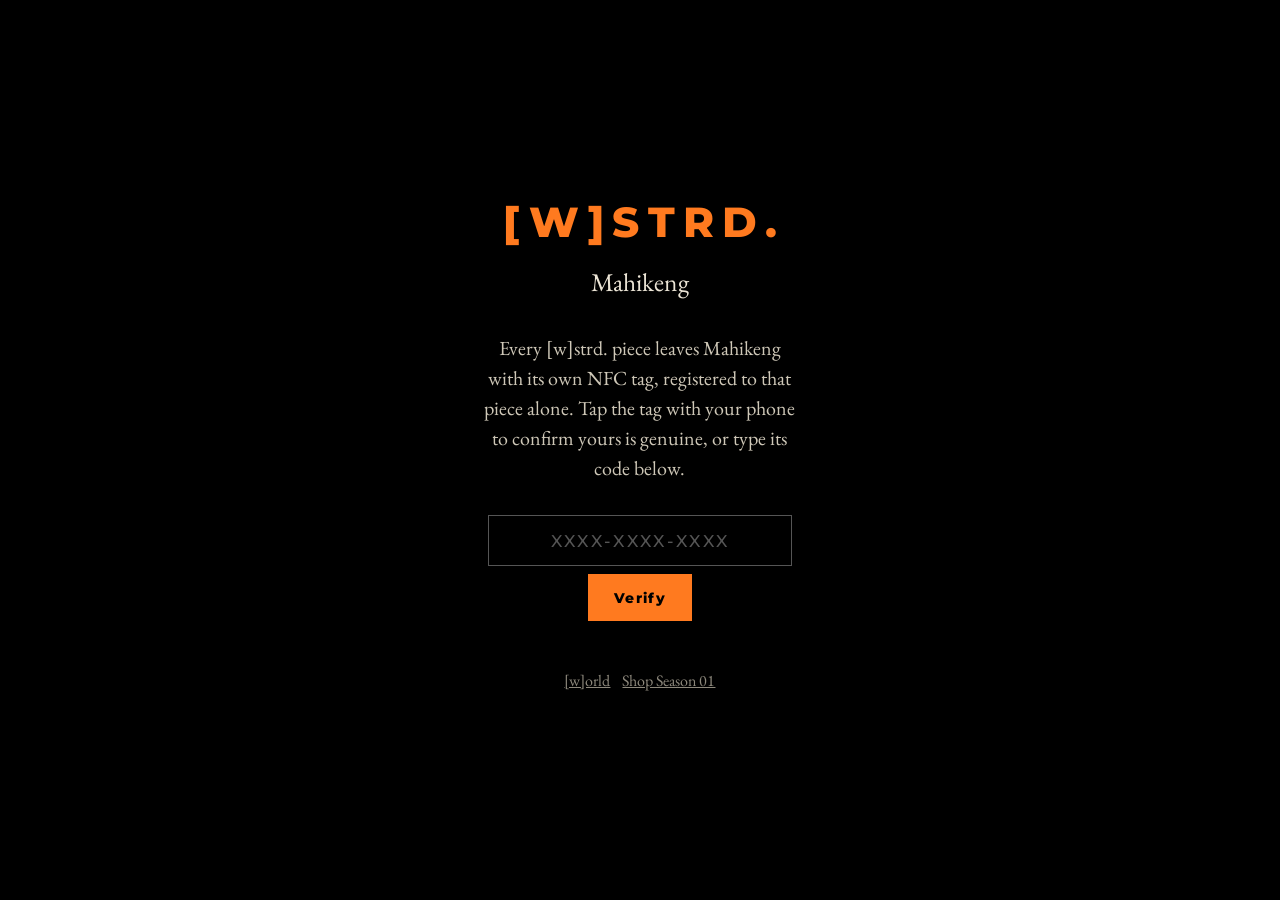
==== index.html @ 25ebc9b7 "Add files via upload" ====
<!DOCTYPE html>
<html lang="en">
<head>
<meta charset="utf-8">
<meta name="viewport" content="width=device-width, initial-scale=1, viewport-fit=cover">
<title>[w]strd. | Verify your piece</title>
<link href="https://fonts.googleapis.com/css2?family=Montserrat:wght@500;800&family=EB+Garamond:ital@0;1&display=swap" rel="stylesheet">
<style>
:root{--orange:#ff7a1f;--black:#000;--bone:#ece5d6;--red:#e11b22;--dim:#8d887c;
--sans:"Montserrat","Helvetica Neue",Arial,sans-serif;--serif:"EB Garamond",Georgia,serif;
box-sizing:border-box;padding-top:env(safe-area-inset-top,0px);padding-bottom:env(safe-area-inset-bottom,0px);color-scheme:dark}
*,*::before,*::after{box-sizing:inherit}
html,body{height:100%;margin:0}
body{background:var(--black);color:var(--bone);font-family:var(--serif);font-size:1.25rem;line-height:1.5}
:focus-visible{outline:2px solid var(--orange);outline-offset:4px}
[hidden]{display:none!important}
.screen{min-height:100%;display:grid;place-items:center;text-align:center;padding:2rem 1.5rem}
.mark{font-family:var(--sans);font-weight:800;letter-spacing:.2em;font-size:clamp(1.5rem,6vw,2.6rem);margin:0;padding-left:.2em}
.city{font-family:var(--serif);font-size:clamp(1.15rem,3.6vw,1.6rem);margin:.6rem 0 0}
.ok{background:var(--orange);color:var(--black)}
.ok .facts{margin:3rem auto 0;max-width:36ch}
.ok .note{margin-top:1.75rem!important;font-size:1.1rem;line-height:1.45}
.ok .facts p{margin:0}
.ok .verdict{font-family:var(--sans);font-weight:800;font-size:1rem;letter-spacing:.08em;margin-bottom:.75rem}
.ok .piece{font-size:1.5rem;line-height:1.2}
.ok .meta{margin-top:.5rem;font-style:italic;font-size:1.1rem}
.ok .again{margin-top:3rem;background:none;border:0;border-bottom:1px solid var(--black);color:inherit;font:italic 1.1rem var(--serif);padding:0 0 2px;cursor:pointer}
.no h2{font-family:var(--sans);font-weight:800;font-size:clamp(1.3rem,4.5vw,2rem);margin:1.75rem 0 .75rem;letter-spacing:.02em}
.no p{max-width:34ch;margin:0 auto;color:#cfc8b8}
.xs{display:flex;gap:2.5rem;justify-content:center}
.xs svg{width:clamp(48px,14vw,84px);height:auto}
.idle .mark{color:var(--orange);display:inline-flex;align-items:baseline;white-space:nowrap}
.idle .mark .br{display:inline-block}
.idle .mark .rest{display:inline-block;overflow:hidden;max-width:8em}
.idle p.lead{max-width:32ch;margin:2rem auto;color:#cfc8b8}
.entry{display:flex;gap:.5rem;justify-content:center;flex-wrap:wrap}
.entry input{width:min(100%,19rem);background:none;border:1px solid #555;color:var(--bone);font:500 1.05rem var(--sans);letter-spacing:.14em;text-transform:uppercase;padding:.9rem 1rem;text-align:center}
.entry input::placeholder{color:#555}
.entry button{background:var(--orange);color:var(--black);border:0;font:800 .9rem var(--sans);letter-spacing:.1em;padding:.9rem 1.6rem;cursor:pointer}
.entry button:hover{background:var(--bone)}
.small{margin-top:3rem;color:var(--dim);font-size:1rem}
.small a{color:inherit}
@media(prefers-reduced-motion:no-preference){
.ok{animation:wipe .9s cubic-bezier(.7,0,.2,1) both}
.idle .mark .br{animation:settle 1.5s .3s cubic-bezier(.7,0,.2,1) both}
.idle .mark .rest{animation:unfold 1.5s .3s cubic-bezier(.7,0,.2,1) both}
.idle .city,.idle .lead,.idle .entry,.idle .small{animation:rise .8s 1.7s both}
@keyframes unfold{from{max-width:0;opacity:0}30%{opacity:1}to{max-width:8em;opacity:1}}
@keyframes settle{from{transform:scale(1.5)}to{transform:scale(1)}}
.ok .facts{animation:rise .6s .7s both}
@keyframes wipe{from{clip-path:inset(100% 0 0 0)}to{clip-path:inset(0)}}
@keyframes rise{from{opacity:0}to{opacity:1}}}
</style>
</head>
<body>

<main class="screen idle" id="idle">
  <div>
    <h1 class="mark" aria-label="[W]STRD."><span class="br" aria-hidden="true">[W]</span><span class="rest" aria-hidden="true">STRD.</span></h1>
    <p class="city">Mahikeng</p>
    <p class="lead">Every [w]strd. piece leaves Mahikeng with its own NFC tag, registered to that piece alone. Tap the tag with your phone to confirm yours is genuine, or type its code below.</p>
    <div class="entry">
      <input id="code" placeholder="XXXX-XXXX-XXXX" maxlength="14" autocomplete="off" autocapitalize="characters" spellcheck="false" aria-label="Authentication code">
      <button id="go" type="button">Verify</button>
    </div>
    <p class="small"><a href="world.html">[w]orld</a> &nbsp;&nbsp; <a href="https://wsterd.myshopify.com" target="_blank" rel="noopener">Shop Season 01</a></p>
  </div>
</main>

<main class="screen ok" id="ok" hidden>
  <div>
    <h1 class="mark">[W]STRD.</h1>
    <p class="city">Mahikeng</p>
    <div class="facts">
      <p class="verdict">AUTHENTIC</p>
      <p class="piece" id="piece"></p>
      <p class="meta" id="meta"></p>
      <p class="note">This tag is registered to this one piece and no other. Its code matched our records in Mahikeng, which means this shirt is genuine [w]strd. If a tag ever shows you anything else, it didn’t come from us.</p>
    </div>
    <button class="again" id="again" type="button">Check another piece</button>
  </div>
</main>

<main class="screen no" id="no" hidden>
  <div>
    <div class="xs" aria-hidden="true">
      <svg viewBox="0 0 60 60"><path d="M10 10 L50 50 M50 10 L10 50" stroke="#e11b22" stroke-width="9" stroke-linecap="round" fill="none"/></svg>
      <svg viewBox="0 0 60 60"><path d="M10 10 L50 50 M50 10 L10 50" stroke="#e11b22" stroke-width="9" stroke-linecap="round" fill="none"/></svg>
    </div>
    <h2 id="noTitle">We can’t verify this piece</h2>
    <p id="noText">This code isn’t in our records. Check it and try again. If it came off a tag on a shirt, treat that shirt with caution.</p>
    <div class="entry" style="margin-top:2rem"><button id="retry" type="button">Try another code</button></div>
  </div>
</main>

<script>
const DB={"reg":{"6006dbc46c6e6597a84be78b4c6f81dcd646036b4c8d3c4d714c2879ef71adb4":["WDT-003",1],"34a09908622a8d99565dd35aaf89ffe78a7daedf9811acd5565381f6224f16c3":["WDT-003",2],"17666dfa29c46b02b888fd810fd188d1e2f290051fb2a1054522d0db048b3023":["WDT-003",3],"6a0e4a398e0863cf7a87387c145994497fc5fad814e4bb277cde68da6557166d":["WDT-003",4],"c0ccecd15e366d11d9d00b43cb221577bc926ae8f49f2b6358b375d90a0c9eb9":["WDT-003",5],"9daad378e8f98fe60b3c973ae6e588ff70f264fb8a90c1d5745bdc7fd2976784":["WDT-003",6],"75eb106099294429f1fb60df8cce2ee1f9c8f9ea2c54887b301f6c111822a5c4":["WDT-003",7],"38bd9c08a57ae62da6a0b3ae132814c7e2c31b4930b1b46d935b603ca31f57c2":["WDT-003",8],"f7ab2f3e260358a91f27c392ccb11551e82de690a31f474072fcdd60ee4dc227":["WDT-003",9],"5fcbba125759c22452016d0c75c981dfe37976cb3e829738b5ab5afb5f2bebbe":["WDT-003",10],"eb8c10537876b8eea9a691919b983c77be57ed10fa2359f61a991aac512c6ee1":["WDT-003",11],"6b7772f3ac4f96d4bf87b4542c080201c8f967708e50c2512caacf1a159a2e22":["WDT-003",12],"64092585a1bb3670cf8866671c874547b64c7edd5ccf5ad41b46de758db94a1b":["WDT-003",13],"fc7655d717427d008faf8a18dae5a7e80c9e8c2f4891e02fae1b572269a53eef":["WDT-003",14],"252918974517975c47370c0c5e7deb0162e16d1d1e4fe0bed25866198142a87a":["WDT-003",15],"11de9433754a4170dca741fd6ea40ff411e7465501903edf5ccc658ecb301d0b":["WDT-003",16],"1c4f2b1f039b7513a856e6edd507f5d8dc721be1acd070ea7848bd716f2a6f18":["WDT-003",17],"3b5d3a0a20258333ea79b930924fb3dcdc3d127476dcf64a547729693afee9af":["WDT-003",18],"279c2dcd497a2ee7fe50f5888e2b308fb6d5cc11c5ed58692941ddd02f324122":["WDT-003",19],"9e2840df4b9fbeadb86341c534429eb3559d0299c4da1e8c63a398af01e6cdfa":["WDT-003",20],"6b4c0ab745011717e0808269c391456e9d7ffb8ccad39bc124fe6a2450396822":["WDT-003",21],"91871377044de2f34c98811071bb372475fbaccd43d2765b50c1ceb654ba5a8a":["WDT-003",22],"ca10dc0aabb60516fcc31afe4a1cdfc6540dc75da8c20911832e97a1133f1b7a":["WDT-003",23],"41949636c266e7eaca1ee8d4bc593a10c64eb2baea4361df2819da299fb0335b":["WDT-003",24],"cceca835901cdd7f4b0a00d08a2c28caa2ec49ab78f583a4c37cc88d0d10f29c":["WDT-003",25]},"names":{"WDT-003":"Mandela Tee, Black"}};
const $=id=>document.getElementById(id);
function show(id){["idle","ok","no"].forEach(s=>$(s).hidden=s!==id)}
async function sha(s){const b=await crypto.subtle.digest("SHA-256",new TextEncoder().encode(s));return Array.from(new Uint8Array(b)).map(x=>x.toString(16).padStart(2,"0")).join("")}
async function verify(raw){
  const c=String(raw||"").toUpperCase().replace(/[^A-Z0-9]/g,"");
  if(!c){show("idle");return}
  if(!(window.crypto&&crypto.subtle)){
    $("noTitle").textContent="Verification unavailable";
    $("noText").textContent="This browser can’t run the check. Open the link in Safari or Chrome.";
    show("no");return}
  const hit=c.length===12?DB.reg[await sha("wsterd:"+c)]:null;
  if(hit){
    $("piece").textContent=DB.names[hit[0]];
    $("meta").textContent=hit[0]+", unit "+hit[1];
    show("ok")
  }else{
    $("noTitle").textContent="We can’t verify this piece";
    $("noText").textContent="This code isn’t in our records. Check it and try again. If it came off a tag on a shirt, treat that shirt with caution.";
    show("no")}
}
function fromHash(){verify(decodeURIComponent((location.hash||"").slice(1)))}
$("go").addEventListener("click",()=>verify($("code").value));
$("code").addEventListener("keydown",e=>{if(e.key==="Enter")verify($("code").value)});
$("again").addEventListener("click",()=>{$("code").value="";show("idle")});
$("retry").addEventListener("click",()=>{$("code").value="";show("idle");$("code").focus()});
window.addEventListener("hashchange",fromHash);
fromHash();
</script>
</body>
</html>
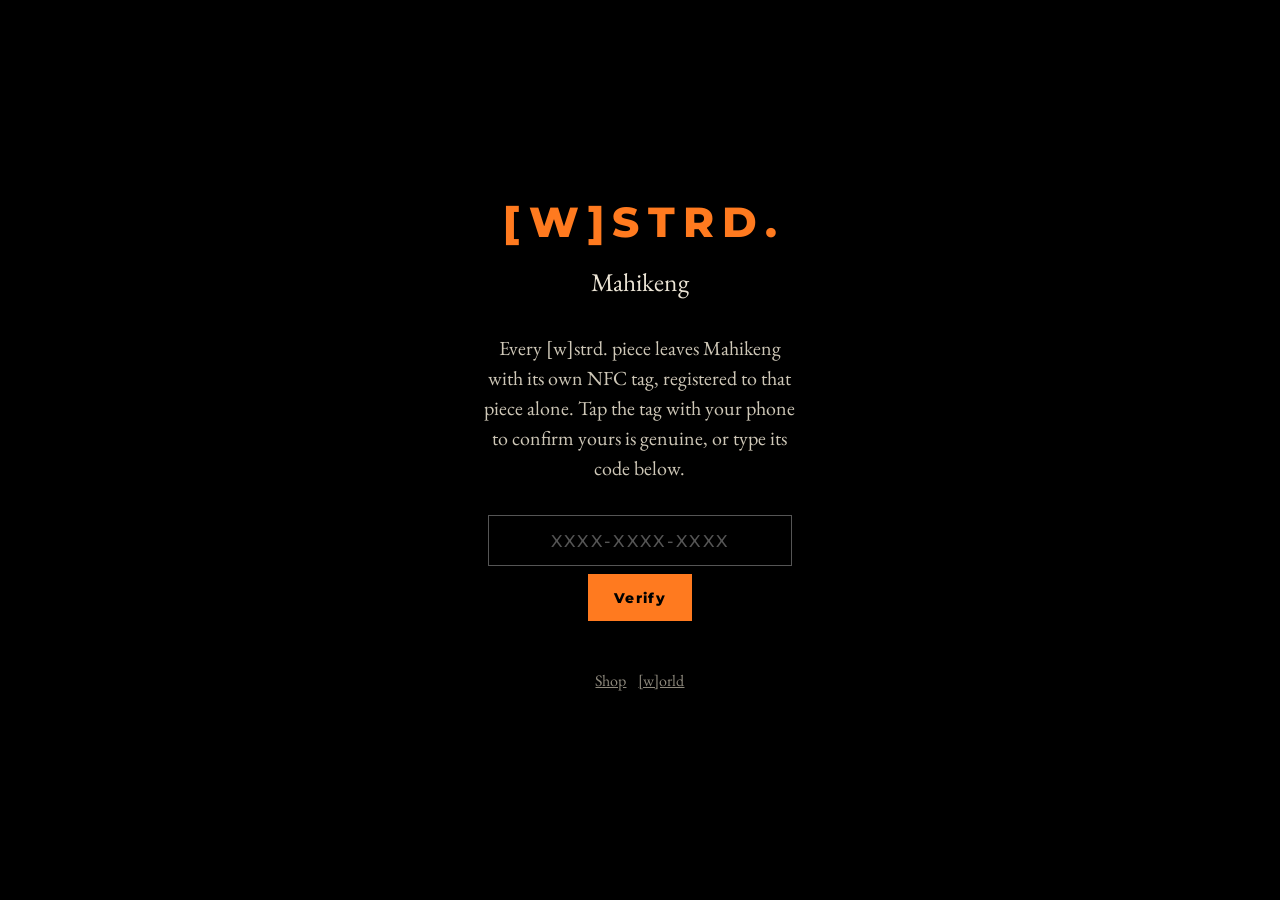
==== commit b4678190: "Add files via upload" ====
--- a/index.html
+++ b/index.html
@@ -50,6 +50,15 @@
 .ok .facts{animation:rise .6s .7s both}
 @keyframes wipe{from{clip-path:inset(100% 0 0 0)}to{clip-path:inset(0)}}
 @keyframes rise{from{opacity:0}to{opacity:1}}}
+.pinbox{margin:2rem auto 0;border-top:1px solid #000;padding-top:1.5rem}
+.pinbox h2{font:800 1rem var(--sans);letter-spacing:.08em;margin:0 0 .5rem}
+.pinbox p{margin:0 0 1rem;font-size:1.05rem;line-height:1.4}
+.pinbox .row{display:flex;gap:.5rem;flex-wrap:wrap;justify-content:center}
+.pinbox input{flex:1 1 11rem;background:none;border:1px solid #000;color:#000;font:1.05rem var(--serif);padding:.75rem 1rem}
+.pinbox input::placeholder{color:#5a2f10}
+.pinbox button{background:#000;color:var(--orange);border:0;font:800 .85rem var(--sans);letter-spacing:.1em;padding:.75rem 1.3rem;cursor:pointer}
+.pinbox button:disabled{opacity:.5;cursor:default}
+.pinbox .msg{margin:.75rem 0 0;font-style:italic;min-height:1.4em}
 </style>
 </head>
 <body>
@@ -63,7 +72,7 @@
       <input id="code" placeholder="XXXX-XXXX-XXXX" maxlength="14" autocomplete="off" autocapitalize="characters" spellcheck="false" aria-label="Authentication code">
       <button id="go" type="button">Verify</button>
     </div>
-    <p class="small"><a href="world.html">[w]orld</a> &nbsp;&nbsp; <a href="https://wsterd.myshopify.com" target="_blank" rel="noopener">Shop Season 01</a></p>
+    <p class="small"><a href="shop.html">Shop</a> &nbsp;&nbsp; <a href="world.html">[w]orld</a></p>
   </div>
 </main>
 
@@ -76,6 +85,12 @@
       <p class="piece" id="piece"></p>
       <p class="meta" id="meta"></p>
       <p class="note">This tag is registered to this one piece and no other. Its code matched our records in Mahikeng, which means this shirt is genuine [w]strd. If a tag ever shows you anything else, it didn’t come from us.</p>
+      <div class="pinbox" id="pinbox" hidden>
+        <h2>PIN ME TO [W]ORLD</h2>
+        <p>Add your city to the map. City only, never your name or address. It appears once we approve it.</p>
+        <div class="row"><input id="pcity" placeholder="Your city" maxlength="60" autocomplete="off" aria-label="Your city"><button id="pbtn" type="button">PIN ME</button></div>
+        <p class="msg" id="pmsg" role="status"></p>
+      </div>
     </div>
     <button class="again" id="again" type="button">Check another piece</button>
   </div>
@@ -109,6 +124,7 @@
   if(hit){
     $("piece").textContent=DB.names[hit[0]];
     $("meta").textContent=hit[0]+", unit "+hit[1];
+    window.CODE=c;initPin();
     show("ok")
   }else{
     $("noTitle").textContent="We can’t verify this piece";
@@ -116,6 +132,23 @@
     show("no")}
 }
 function fromHash(){verify(decodeURIComponent((location.hash||"").slice(1)))}
+const SB_URL="https://pmzbygzorusmoewoutzh.supabase.co",SB_KEY="sb_publishable_DwaQ3eh0nGZ20IEIs_9tsQ_lP2K4ZfT";
+function initPin(){$("pinbox").hidden=!(SB_URL&&SB_KEY);$("pmsg").textContent="";$("pcity").value="";$("pbtn").disabled=false}
+$("pbtn").addEventListener("click",async()=>{
+  const name=$("pcity").value.trim(),m=$("pmsg");
+  if(name.length<2){m.textContent="Type your city first.";return}
+  $("pbtn").disabled=true;m.textContent="Finding your city…";
+  try{
+    const g=await(await fetch("https://geocoding-api.open-meteo.com/v1/search?count=1&language=en&name="+encodeURIComponent(name))).json();
+    const r=g.results&&g.results[0];
+    if(!r){m.textContent="We couldn’t find that city. Try the nearest big one.";$("pbtn").disabled=false;return}
+    const key=await sha("pin:"+window.CODE);
+    const res=await fetch(SB_URL+"/rest/v1/pins",{method:"POST",headers:{"Content-Type":"application/json",apikey:SB_KEY,...(SB_KEY.startsWith("eyJ")?{Authorization:"Bearer "+SB_KEY}:{}),Prefer:"return=minimal"},body:JSON.stringify({key_hash:key,city:r.name,country:r.country||null,lat:Math.round(r.latitude*10)/10,lon:Math.round(r.longitude*10)/10})});
+    if(res.status===409){m.textContent="This piece is already pinned.";return}
+    if(!res.ok)throw 0;
+    m.textContent="Done. "+r.name+" will appear once approved."
+  }catch(e){m.textContent="Something went wrong. Try again in a minute.";$("pbtn").disabled=false}
+});
 $("go").addEventListener("click",()=>verify($("code").value));
 $("code").addEventListener("keydown",e=>{if(e.key==="Enter")verify($("code").value)});
 $("again").addEventListener("click",()=>{$("code").value="";show("idle")});
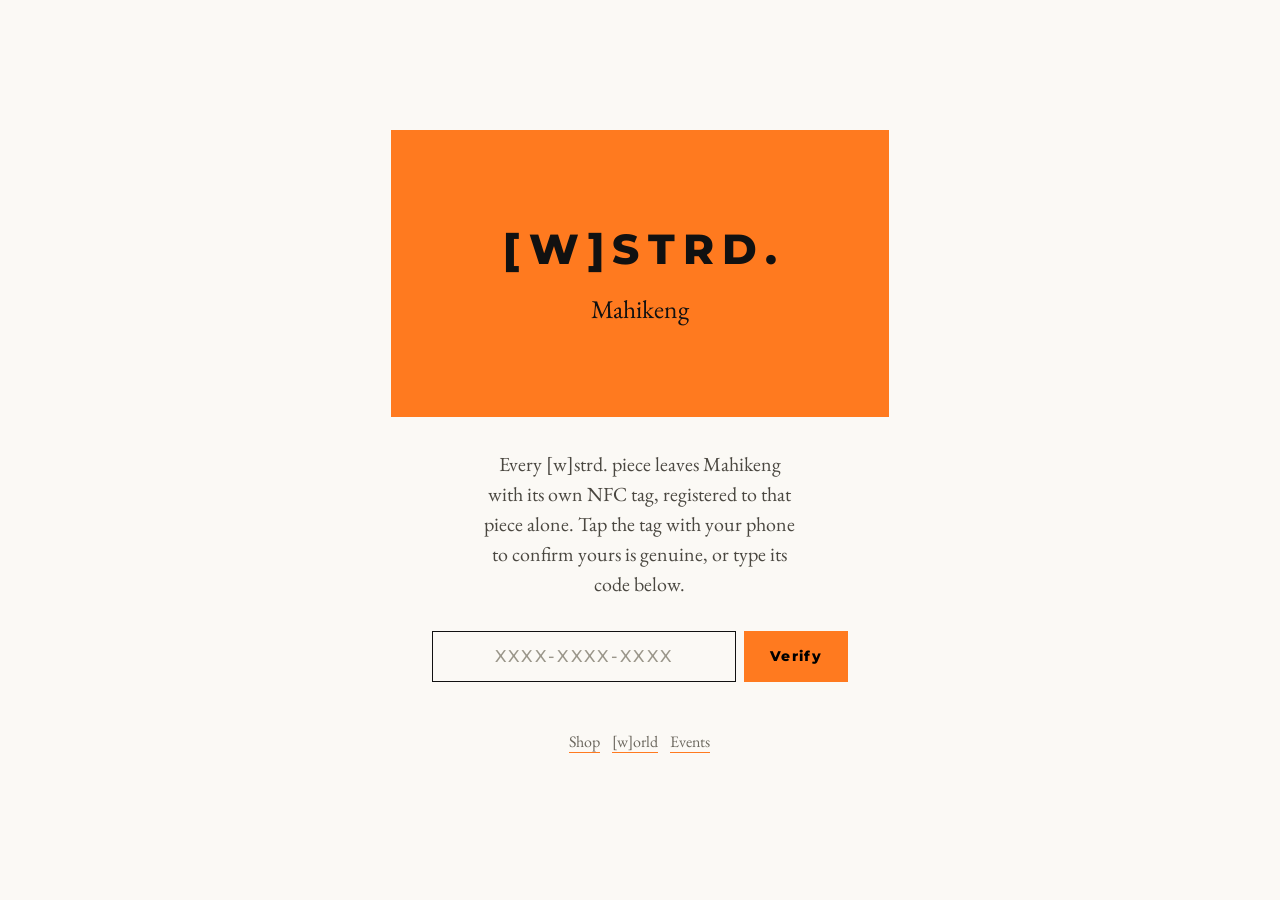
==== commit be025068: "Add files via upload" ====
--- a/index.html
+++ b/index.html
@@ -59,20 +59,30 @@
 .pinbox button{background:#000;color:var(--orange);border:0;font:800 .85rem var(--sans);letter-spacing:.1em;padding:.75rem 1.3rem;cursor:pointer}
 .pinbox button:disabled{opacity:.5;cursor:default}
 .pinbox .msg{margin:.75rem 0 0;font-style:italic;min-height:1.4em}
+:root{color-scheme:light}
+body{background:#fbf9f5;color:#111}
+.idle .mark{color:#111}
+.idle .brandcard{display:inline-block;background:var(--orange);padding:clamp(2.5rem,9vw,5.5rem) clamp(2rem,9vw,6.5rem)}
+.idle p.lead,.no p{color:#4a4740}
+.entry input{border-color:#111;color:#111}
+.entry input::placeholder{color:#9a968a}
+.entry button:hover{background:#111;color:#fff}
+.small{color:#6b675e}
+.small a{text-decoration:none;border-bottom:1px solid var(--orange)}
 </style>
 </head>
 <body>
 
 <main class="screen idle" id="idle">
   <div>
-    <h1 class="mark" aria-label="[W]STRD."><span class="br" aria-hidden="true">[W]</span><span class="rest" aria-hidden="true">STRD.</span></h1>
-    <p class="city">Mahikeng</p>
+    <div class="brandcard"><h1 class="mark" aria-label="[W]STRD."><span class="br" aria-hidden="true">[W]</span><span class="rest" aria-hidden="true">STRD.</span></h1>
+    <p class="city">Mahikeng</p></div>
     <p class="lead">Every [w]strd. piece leaves Mahikeng with its own NFC tag, registered to that piece alone. Tap the tag with your phone to confirm yours is genuine, or type its code below.</p>
     <div class="entry">
       <input id="code" placeholder="XXXX-XXXX-XXXX" maxlength="14" autocomplete="off" autocapitalize="characters" spellcheck="false" aria-label="Authentication code">
       <button id="go" type="button">Verify</button>
     </div>
-    <p class="small"><a href="shop.html">Shop</a> &nbsp;&nbsp; <a href="world.html">[w]orld</a></p>
+    <p class="small"><a href="shop.html">Shop</a> &nbsp;&nbsp; <a href="world.html">[w]orld</a> &nbsp;&nbsp; <a href="world.html#events">Events</a></p>
   </div>
 </main>
 
@@ -84,7 +94,7 @@
       <p class="verdict">AUTHENTIC</p>
       <p class="piece" id="piece"></p>
       <p class="meta" id="meta"></p>
-      <p class="note">This tag is registered to this one piece and no other. Its code matched our records in Mahikeng, which means this shirt is genuine [w]strd. If a tag ever shows you anything else, it didn’t come from us.</p>
+      <p class="note">This tag is registered to this one piece and no other. Its code matched our records in Mahikeng, which means this piece is genuine [w]strd. If a tag ever shows you anything else, it didn’t come from us.</p>
       <div class="pinbox" id="pinbox" hidden>
         <h2>PIN ME TO [W]ORLD</h2>
         <p>Add your city to the map. City only, never your name or address. It appears once we approve it.</p>
@@ -109,7 +119,7 @@
 </main>
 
 <script>
-const DB={"reg":{"6006dbc46c6e6597a84be78b4c6f81dcd646036b4c8d3c4d714c2879ef71adb4":["WDT-003",1],"34a09908622a8d99565dd35aaf89ffe78a7daedf9811acd5565381f6224f16c3":["WDT-003",2],"17666dfa29c46b02b888fd810fd188d1e2f290051fb2a1054522d0db048b3023":["WDT-003",3],"6a0e4a398e0863cf7a87387c145994497fc5fad814e4bb277cde68da6557166d":["WDT-003",4],"c0ccecd15e366d11d9d00b43cb221577bc926ae8f49f2b6358b375d90a0c9eb9":["WDT-003",5],"9daad378e8f98fe60b3c973ae6e588ff70f264fb8a90c1d5745bdc7fd2976784":["WDT-003",6],"75eb106099294429f1fb60df8cce2ee1f9c8f9ea2c54887b301f6c111822a5c4":["WDT-003",7],"38bd9c08a57ae62da6a0b3ae132814c7e2c31b4930b1b46d935b603ca31f57c2":["WDT-003",8],"f7ab2f3e260358a91f27c392ccb11551e82de690a31f474072fcdd60ee4dc227":["WDT-003",9],"5fcbba125759c22452016d0c75c981dfe37976cb3e829738b5ab5afb5f2bebbe":["WDT-003",10],"eb8c10537876b8eea9a691919b983c77be57ed10fa2359f61a991aac512c6ee1":["WDT-003",11],"6b7772f3ac4f96d4bf87b4542c080201c8f967708e50c2512caacf1a159a2e22":["WDT-003",12],"64092585a1bb3670cf8866671c874547b64c7edd5ccf5ad41b46de758db94a1b":["WDT-003",13],"fc7655d717427d008faf8a18dae5a7e80c9e8c2f4891e02fae1b572269a53eef":["WDT-003",14],"252918974517975c47370c0c5e7deb0162e16d1d1e4fe0bed25866198142a87a":["WDT-003",15],"11de9433754a4170dca741fd6ea40ff411e7465501903edf5ccc658ecb301d0b":["WDT-003",16],"1c4f2b1f039b7513a856e6edd507f5d8dc721be1acd070ea7848bd716f2a6f18":["WDT-003",17],"3b5d3a0a20258333ea79b930924fb3dcdc3d127476dcf64a547729693afee9af":["WDT-003",18],"279c2dcd497a2ee7fe50f5888e2b308fb6d5cc11c5ed58692941ddd02f324122":["WDT-003",19],"9e2840df4b9fbeadb86341c534429eb3559d0299c4da1e8c63a398af01e6cdfa":["WDT-003",20],"6b4c0ab745011717e0808269c391456e9d7ffb8ccad39bc124fe6a2450396822":["WDT-003",21],"91871377044de2f34c98811071bb372475fbaccd43d2765b50c1ceb654ba5a8a":["WDT-003",22],"ca10dc0aabb60516fcc31afe4a1cdfc6540dc75da8c20911832e97a1133f1b7a":["WDT-003",23],"41949636c266e7eaca1ee8d4bc593a10c64eb2baea4361df2819da299fb0335b":["WDT-003",24],"cceca835901cdd7f4b0a00d08a2c28caa2ec49ab78f583a4c37cc88d0d10f29c":["WDT-003",25]},"names":{"WDT-003":"Mandela Tee, Black"}};
+const DB={"reg":{"6006dbc46c6e6597a84be78b4c6f81dcd646036b4c8d3c4d714c2879ef71adb4":["WDT-003",1],"34a09908622a8d99565dd35aaf89ffe78a7daedf9811acd5565381f6224f16c3":["WDT-003",2],"17666dfa29c46b02b888fd810fd188d1e2f290051fb2a1054522d0db048b3023":["WDT-003",3],"6a0e4a398e0863cf7a87387c145994497fc5fad814e4bb277cde68da6557166d":["WDT-003",4],"c0ccecd15e366d11d9d00b43cb221577bc926ae8f49f2b6358b375d90a0c9eb9":["WDT-003",5],"9daad378e8f98fe60b3c973ae6e588ff70f264fb8a90c1d5745bdc7fd2976784":["WDT-003",6],"75eb106099294429f1fb60df8cce2ee1f9c8f9ea2c54887b301f6c111822a5c4":["WDT-003",7],"38bd9c08a57ae62da6a0b3ae132814c7e2c31b4930b1b46d935b603ca31f57c2":["WDT-003",8],"f7ab2f3e260358a91f27c392ccb11551e82de690a31f474072fcdd60ee4dc227":["WDT-003",9],"5fcbba125759c22452016d0c75c981dfe37976cb3e829738b5ab5afb5f2bebbe":["WDT-003",10],"eb8c10537876b8eea9a691919b983c77be57ed10fa2359f61a991aac512c6ee1":["WDT-003",11],"6b7772f3ac4f96d4bf87b4542c080201c8f967708e50c2512caacf1a159a2e22":["WDT-003",12],"64092585a1bb3670cf8866671c874547b64c7edd5ccf5ad41b46de758db94a1b":["WDT-003",13],"fc7655d717427d008faf8a18dae5a7e80c9e8c2f4891e02fae1b572269a53eef":["WDT-003",14],"252918974517975c47370c0c5e7deb0162e16d1d1e4fe0bed25866198142a87a":["WDT-003",15],"11de9433754a4170dca741fd6ea40ff411e7465501903edf5ccc658ecb301d0b":["WDT-003",16],"1c4f2b1f039b7513a856e6edd507f5d8dc721be1acd070ea7848bd716f2a6f18":["WDT-003",17],"3b5d3a0a20258333ea79b930924fb3dcdc3d127476dcf64a547729693afee9af":["WDT-003",18],"279c2dcd497a2ee7fe50f5888e2b308fb6d5cc11c5ed58692941ddd02f324122":["WDT-003",19],"9e2840df4b9fbeadb86341c534429eb3559d0299c4da1e8c63a398af01e6cdfa":["WDT-003",20],"6b4c0ab745011717e0808269c391456e9d7ffb8ccad39bc124fe6a2450396822":["WDT-003",21],"91871377044de2f34c98811071bb372475fbaccd43d2765b50c1ceb654ba5a8a":["WDT-003",22],"ca10dc0aabb60516fcc31afe4a1cdfc6540dc75da8c20911832e97a1133f1b7a":["WDT-003",23],"41949636c266e7eaca1ee8d4bc593a10c64eb2baea4361df2819da299fb0335b":["WDT-003",24],"cceca835901cdd7f4b0a00d08a2c28caa2ec49ab78f583a4c37cc88d0d10f29c":["WDT-003",25],"ded79663ad2a87000004ae62171d7a087dd80cbc876f436d9056228eb074707e":["WDT-004",1],"6b9654ce22f549699a5296ff82059e13a263b077e7ac6605843b296631c2b92f":["WDT-004",2],"78554477c0c82c8580a2764ccdf6ba1b214fdd8ff711b212a11c2ff5033670a9":["WDT-004",3],"80d2b56f026b7fe33a242fcb0659e3bcf67e66644fef977cec4df858a56f9328":["WDT-004",4],"c9b3a71606fb4d4af77de13d04f6a806b8e636904b04caf84277a2a2402331f7":["WDT-004",5],"0e4470934d72c686b8dcb4891f414bf1017e0dd8110883d42f7c4664cd5c8076":["WDT-004",6],"66140fbcf049a2f616c7c91ce19c2d2a11b7159e1fc4bb02ca41d1b7131b42b9":["WDT-004",7],"b04304827eeee488e4ab3b50c0037305bc172c94fc7a4a1c4cffd88d8b95e104":["WDT-004",8],"9163d718e61e003ea328c2fe526516e0e988fc6e579a6638e727b24538b92691":["WDT-004",9],"95eeec4c387190cc8f84a694848f9f3e034a4800f0e7bfd08ffa0fae3cdb7541":["WDT-004",10],"7e73534caf927306f31454ea685ed6029a5adeaffd8ce855c3da2c0e19db1e0c":["WDT-004",11],"92581f3086e945f67cab0103a60576120b8b15b29cd5ce4ad51709f92a900869":["WDT-004",12],"758f792d99ad26d8350a947c189869de378c9c8ec9e06b02022bdb20eb4ac482":["WDT-004",13],"23ab6d15192f294af17b3fabc3b84fb388aa98ef621d77943ffa5c8f6a1402e2":["WDT-004",14],"9326dcb8b84240d46c315959424ffa9b61e0397c508b7954b77e996f5de3b1b0":["WDT-004",15],"f8e3e3d85c0f59bd90f33c745082a6ce8f781be6b6e81cb589f7e69edfa3c69d":["WDT-004",16],"fef30c7c45a869fe34c59e8d096c61b6064e877cf3fada62eac22d3dfccafed2":["WDT-004",17],"5d76812db8f65e1975c9f8239f43a9fb49bc5008e6f4e7a5f0ae1cfac3f20aec":["WDT-004",18],"fb600365109cbc75697f834e4dd57161e5c1736918eced71b9e0d1cfb65ec798":["WDT-004",19],"25e06595d21c4b8feeed2ee97310bda9cd535d605181250d3fa768267a04ca8d":["WDT-004",20],"64de76370543ed4ad402331e0a82f794d7780df4f9984a262669d899e767fdfc":["WDT-004",21],"da8426f78ce4409d114770df261174f0dc8d8c30a5aaaf59e07f1e342c9dca6b":["WDT-004",22],"be62d94ee86fbd8a631b58bef266d2408f6b43855016f10c1cdd6b7c61c6b69c":["WDT-004",23],"c20653fbf4b15d9772f4cfcb946f2ea983d14c03fab0b6f08aeb2433e081ef77":["WDT-004",24],"e16df491f1e8791802d99d586e2cfcb5dd0c0db64026c4d84961f3f68a6f662f":["WDT-004",25]},"names":{"WDT-003":"Mandela Tee, Black","WDT-004":"Beanie, Black"}};
 const $=id=>document.getElementById(id);
 function show(id){["idle","ok","no"].forEach(s=>$(s).hidden=s!==id)}
 async function sha(s){const b=await crypto.subtle.digest("SHA-256",new TextEncoder().encode(s));return Array.from(new Uint8Array(b)).map(x=>x.toString(16).padStart(2,"0")).join("")}
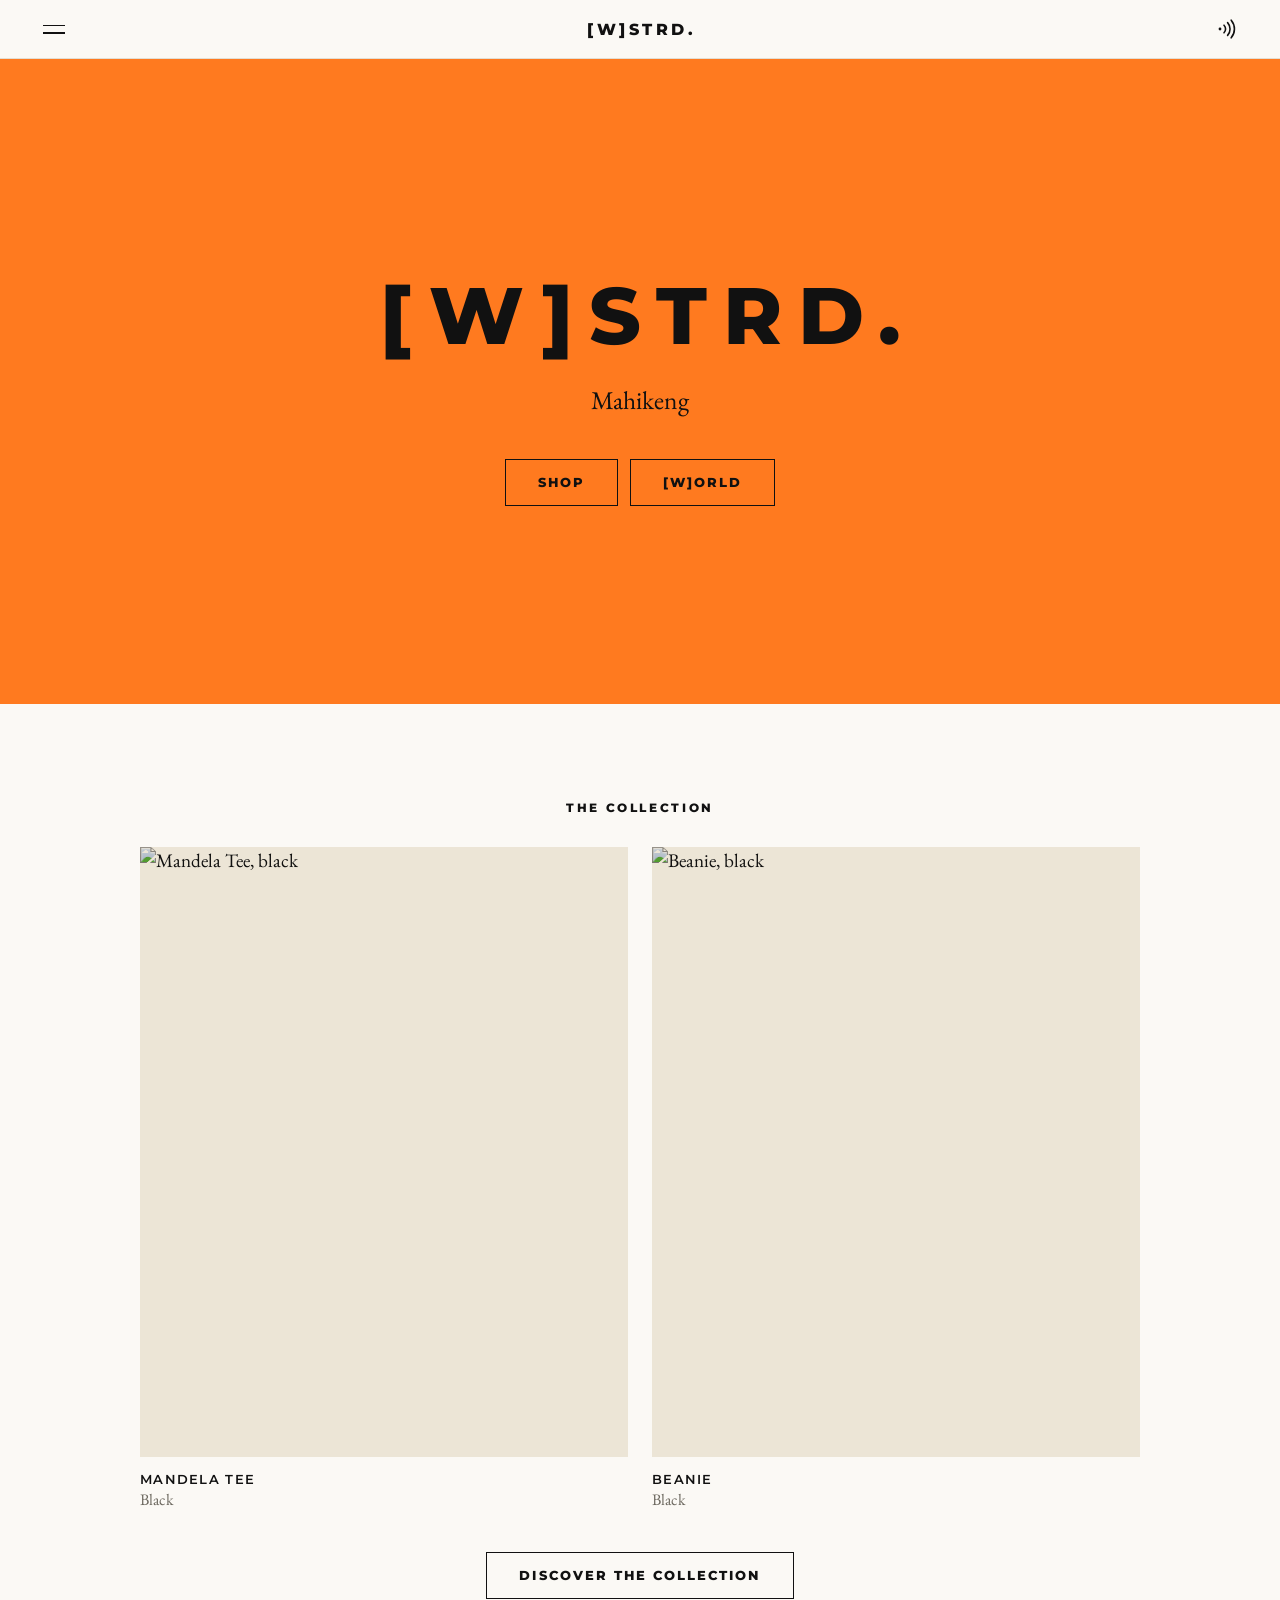
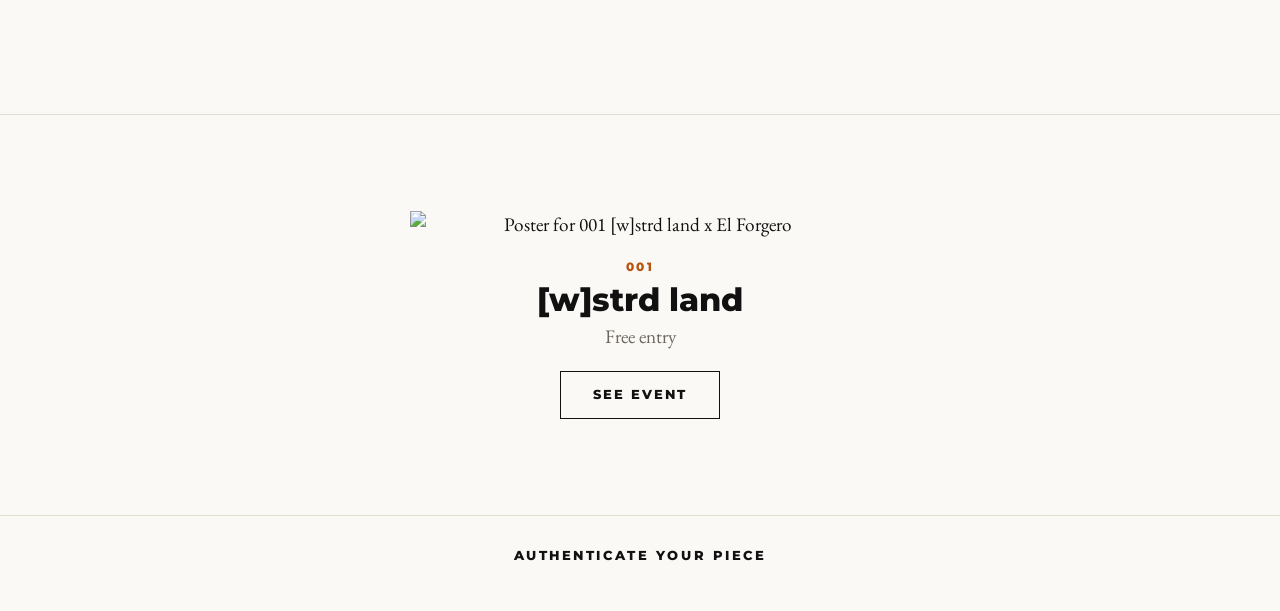
==== commit 5080481f: "Add files via upload" ====
--- a/index.html
+++ b/index.html
@@ -3,168 +3,99 @@
 <head>
 <meta charset="utf-8">
 <meta name="viewport" content="width=device-width, initial-scale=1, viewport-fit=cover">
-<title>[w]strd. | Verify your piece</title>
+<title>[w]strd. | Mahikeng</title>
+<script>if(location.hash.length>1)location.replace("verify.html"+location.hash)</script>
 <link href="https://fonts.googleapis.com/css2?family=Montserrat:wght@500;800&family=EB+Garamond:ital@0;1&display=swap" rel="stylesheet">
+<link rel="stylesheet" href="site.css">
+<script defer src="site.js"></script>
 <style>
-:root{--orange:#ff7a1f;--black:#000;--bone:#ece5d6;--red:#e11b22;--dim:#8d887c;
---sans:"Montserrat","Helvetica Neue",Arial,sans-serif;--serif:"EB Garamond",Georgia,serif;
-box-sizing:border-box;padding-top:env(safe-area-inset-top,0px);padding-bottom:env(safe-area-inset-bottom,0px);color-scheme:dark}
+:root{--orange:#ff7a1f;--ink:#111;--paper:#fbf9f5;--bone:#ece5d6;--line:#e3ded2;--sans:"Montserrat","Helvetica Neue",Arial,sans-serif;--serif:"EB Garamond",Georgia,serif;
+box-sizing:border-box;padding-bottom:env(safe-area-inset-bottom,0px);color-scheme:light}
 *,*::before,*::after{box-sizing:inherit}
-html,body{height:100%;margin:0}
-body{background:var(--black);color:var(--bone);font-family:var(--serif);font-size:1.25rem;line-height:1.5}
-:focus-visible{outline:2px solid var(--orange);outline-offset:4px}
-[hidden]{display:none!important}
-.screen{min-height:100%;display:grid;place-items:center;text-align:center;padding:2rem 1.5rem}
-.mark{font-family:var(--sans);font-weight:800;letter-spacing:.2em;font-size:clamp(1.5rem,6vw,2.6rem);margin:0;padding-left:.2em}
-.city{font-family:var(--serif);font-size:clamp(1.15rem,3.6vw,1.6rem);margin:.6rem 0 0}
-.ok{background:var(--orange);color:var(--black)}
-.ok .facts{margin:3rem auto 0;max-width:36ch}
-.ok .note{margin-top:1.75rem!important;font-size:1.1rem;line-height:1.45}
-.ok .facts p{margin:0}
-.ok .verdict{font-family:var(--sans);font-weight:800;font-size:1rem;letter-spacing:.08em;margin-bottom:.75rem}
-.ok .piece{font-size:1.5rem;line-height:1.2}
-.ok .meta{margin-top:.5rem;font-style:italic;font-size:1.1rem}
-.ok .again{margin-top:3rem;background:none;border:0;border-bottom:1px solid var(--black);color:inherit;font:italic 1.1rem var(--serif);padding:0 0 2px;cursor:pointer}
-.no h2{font-family:var(--sans);font-weight:800;font-size:clamp(1.3rem,4.5vw,2rem);margin:1.75rem 0 .75rem;letter-spacing:.02em}
-.no p{max-width:34ch;margin:0 auto;color:#cfc8b8}
-.xs{display:flex;gap:2.5rem;justify-content:center}
-.xs svg{width:clamp(48px,14vw,84px);height:auto}
-.idle .mark{color:var(--orange);display:inline-flex;align-items:baseline;white-space:nowrap}
-.idle .mark .br{display:inline-block}
-.idle .mark .rest{display:inline-block;overflow:hidden;max-width:8em}
-.idle p.lead{max-width:32ch;margin:2rem auto;color:#cfc8b8}
-.entry{display:flex;gap:.5rem;justify-content:center;flex-wrap:wrap}
-.entry input{width:min(100%,19rem);background:none;border:1px solid #555;color:var(--bone);font:500 1.05rem var(--sans);letter-spacing:.14em;text-transform:uppercase;padding:.9rem 1rem;text-align:center}
-.entry input::placeholder{color:#555}
-.entry button{background:var(--orange);color:var(--black);border:0;font:800 .9rem var(--sans);letter-spacing:.1em;padding:.9rem 1.6rem;cursor:pointer}
-.entry button:hover{background:var(--bone)}
-.small{margin-top:3rem;color:var(--dim);font-size:1rem}
-.small a{color:inherit}
+body{margin:0;background:var(--paper);color:var(--ink);font-family:var(--serif);font-size:1.2rem;line-height:1.45}
+a{color:inherit}
+.hero{background:var(--orange);min-height:calc(78svh - 57px);display:grid;place-items:center;text-align:center;padding:3rem 1.25rem}
+.mark{font-family:var(--sans);font-weight:800;letter-spacing:.2em;padding-left:.2em;font-size:clamp(2rem,9vw,5rem);margin:0;display:inline-flex;align-items:baseline;white-space:nowrap}
+.mark .br{display:inline-block}
+.mark .rest{display:inline-block;overflow:hidden;max-width:8em}
+.city{font-size:clamp(1.1rem,3.4vw,1.6rem);margin:.5rem 0 0}
+.btns{display:flex;gap:.75rem;justify-content:center;flex-wrap:wrap;margin-top:2.5rem}
+.btn{display:inline-block;border:1px solid var(--ink);padding:.95rem 2rem;font:800 .8rem var(--sans);letter-spacing:.16em;text-decoration:none;transition:background .3s,color .3s}
+.btn:hover{background:var(--ink);color:#fff}
+.sec{padding:clamp(3rem,8vw,6rem) clamp(1rem,4vw,3rem)}
+.cap{font:800 .75rem var(--sans);letter-spacing:.22em;text-align:center;margin:0 0 2rem}
+.grid{display:grid;grid-template-columns:repeat(2,1fr);gap:clamp(.75rem,2vw,1.5rem);max-width:1000px;margin:0 auto}
+.card{text-decoration:none;display:block}
+.card .pic{background:var(--bone);aspect-ratio:4/5;display:grid;place-items:center;overflow:hidden}
+.card img{width:100%;height:100%;object-fit:contain;mix-blend-mode:multiply;transition:transform 1.4s cubic-bezier(.2,.7,.2,1)}
+.card:hover img{transform:scale(1.05)}
+.card h3{font:600 .8rem var(--sans);letter-spacing:.1em;margin:.9rem 0 0;text-transform:uppercase}
+.card p{margin:.1rem 0 0;color:#6b675e;font-size:1rem}
+.more{text-align:center;margin-top:2.5rem}
+.event{border-top:1px solid var(--line);display:block;text-align:center;text-decoration:none}
+.event img{width:min(100%,460px);height:auto;display:block;margin:0 auto 1.25rem}
+.event .no{font:800 .75rem var(--sans);letter-spacing:.2em;color:#b8520c;margin:0}
+.event h3{font:800 clamp(1.4rem,5vw,2rem) var(--sans);margin:.4rem 0 .25rem}
+.event .meta{color:#6b675e;margin:0 0 1.25rem}
+footer{border-top:1px solid var(--line);padding:2rem 1rem 3rem;text-align:center;font:800 .8rem var(--sans);letter-spacing:.2em}
+footer a{text-decoration:none}
 @media(prefers-reduced-motion:no-preference){
-.ok{animation:wipe .9s cubic-bezier(.7,0,.2,1) both}
-.idle .mark .br{animation:settle 1.5s .3s cubic-bezier(.7,0,.2,1) both}
-.idle .mark .rest{animation:unfold 1.5s .3s cubic-bezier(.7,0,.2,1) both}
-.idle .city,.idle .lead,.idle .entry,.idle .small{animation:rise .8s 1.7s both}
+.mark .br{animation:settle 1.5s .2s cubic-bezier(.7,0,.2,1) both}
+.mark .rest{animation:unfold 1.5s .2s cubic-bezier(.7,0,.2,1) both}
+.city,.btns{animation:fade .8s 1.6s both}
 @keyframes unfold{from{max-width:0;opacity:0}30%{opacity:1}to{max-width:8em;opacity:1}}
 @keyframes settle{from{transform:scale(1.5)}to{transform:scale(1)}}
-.ok .facts{animation:rise .6s .7s both}
-@keyframes wipe{from{clip-path:inset(100% 0 0 0)}to{clip-path:inset(0)}}
-@keyframes rise{from{opacity:0}to{opacity:1}}}
-.pinbox{margin:2rem auto 0;border-top:1px solid #000;padding-top:1.5rem}
-.pinbox h2{font:800 1rem var(--sans);letter-spacing:.08em;margin:0 0 .5rem}
-.pinbox p{margin:0 0 1rem;font-size:1.05rem;line-height:1.4}
-.pinbox .row{display:flex;gap:.5rem;flex-wrap:wrap;justify-content:center}
-.pinbox input{flex:1 1 11rem;background:none;border:1px solid #000;color:#000;font:1.05rem var(--serif);padding:.75rem 1rem}
-.pinbox input::placeholder{color:#5a2f10}
-.pinbox button{background:#000;color:var(--orange);border:0;font:800 .85rem var(--sans);letter-spacing:.1em;padding:.75rem 1.3rem;cursor:pointer}
-.pinbox button:disabled{opacity:.5;cursor:default}
-.pinbox .msg{margin:.75rem 0 0;font-style:italic;min-height:1.4em}
-:root{color-scheme:light}
-body{background:#fbf9f5;color:#111}
-.idle .mark{color:#111}
-.idle .brandcard{display:inline-block;background:var(--orange);padding:clamp(2.5rem,9vw,5.5rem) clamp(2rem,9vw,6.5rem)}
-.idle p.lead,.no p{color:#4a4740}
-.entry input{border-color:#111;color:#111}
-.entry input::placeholder{color:#9a968a}
-.entry button:hover{background:#111;color:#fff}
-.small{color:#6b675e}
-.small a{text-decoration:none;border-bottom:1px solid var(--orange)}
+@keyframes fade{from{opacity:0}}
+.anim .rv{opacity:0;transform:translateY(18px);transition:opacity .9s cubic-bezier(.2,.7,.2,1),transform .9s cubic-bezier(.2,.7,.2,1)}
+.anim .rv.in{opacity:1;transform:none}}
+@media(max-width:760px){
+.hero{min-height:calc(100svh - 52px - 64px - env(safe-area-inset-bottom,0px))}
+.btns{flex-direction:column;max-width:340px;margin-left:auto;margin-right:auto}
+.btn{text-align:center;min-height:52px;padding:1.1rem 1rem}
+.sec{padding:2.5rem 1rem}
+.grid{gap:.75rem}
+.more .btn{display:block}
+}
 </style>
 </head>
 <body>
+<main>
+  <section class="hero">
+    <div>
+      <h1 class="mark" aria-label="[W]STRD."><span class="br" aria-hidden="true">[W]</span><span class="rest" aria-hidden="true">STRD.</span></h1>
+      <p class="city">Mahikeng</p>
+      <div class="btns"><a class="btn" href="shop.html">SHOP</a><a class="btn" href="world.html">[W]ORLD</a></div>
+    </div>
+  </section>
 
-<main class="screen idle" id="idle">
-  <div>
-    <div class="brandcard"><h1 class="mark" aria-label="[W]STRD."><span class="br" aria-hidden="true">[W]</span><span class="rest" aria-hidden="true">STRD.</span></h1>
-    <p class="city">Mahikeng</p></div>
-    <p class="lead">Every [w]strd. piece leaves Mahikeng with its own NFC tag, registered to that piece alone. Tap the tag with your phone to confirm yours is genuine, or type its code below.</p>
-    <div class="entry">
-      <input id="code" placeholder="XXXX-XXXX-XXXX" maxlength="14" autocomplete="off" autocapitalize="characters" spellcheck="false" aria-label="Authentication code">
-      <button id="go" type="button">Verify</button>
+  <section class="sec">
+    <p class="cap">THE COLLECTION</p>
+    <div class="grid">
+      <a class="card rv" href="shop.html"><div class="pic"><img src="img/tee-front.jpg" alt="Mandela Tee, black" loading="lazy"></div><h3>Mandela Tee</h3><p>Black</p></a>
+      <a class="card rv" href="shop.html#beanie"><div class="pic"><img src="img/beanie.jpg" alt="Beanie, black" loading="lazy"></div><h3>Beanie</h3><p>Black</p></a>
     </div>
-    <p class="small"><a href="shop.html">Shop</a> &nbsp;&nbsp; <a href="world.html">[w]orld</a> &nbsp;&nbsp; <a href="world.html#events">Events</a></p>
-  </div>
+    <p class="more rv"><a class="btn" href="shop.html">DISCOVER THE COLLECTION</a></p>
+  </section>
+
+  <section class="sec event">
+    <a class="rv" href="world.html#events" style="text-decoration:none;display:block">
+      <img src="flyer-001.jpg" alt="Poster for 001 [w]strd land x El Forgero" loading="lazy">
+      <p class="no">001</p>
+      <h3>[w]strd land</h3>
+      <p class="meta">Free entry</p>
+      <span class="btn">SEE EVENT</span>
+    </a>
+  </section>
 </main>
-
-<main class="screen ok" id="ok" hidden>
-  <div>
-    <h1 class="mark">[W]STRD.</h1>
-    <p class="city">Mahikeng</p>
-    <div class="facts">
-      <p class="verdict">AUTHENTIC</p>
-      <p class="piece" id="piece"></p>
-      <p class="meta" id="meta"></p>
-      <p class="note">This tag is registered to this one piece and no other. Its code matched our records in Mahikeng, which means this piece is genuine [w]strd. If a tag ever shows you anything else, it didn’t come from us.</p>
-      <div class="pinbox" id="pinbox" hidden>
-        <h2>PIN ME TO [W]ORLD</h2>
-        <p>Add your city to the map. City only, never your name or address. It appears once we approve it.</p>
-        <div class="row"><input id="pcity" placeholder="Your city" maxlength="60" autocomplete="off" aria-label="Your city"><button id="pbtn" type="button">PIN ME</button></div>
-        <p class="msg" id="pmsg" role="status"></p>
-      </div>
-    </div>
-    <button class="again" id="again" type="button">Check another piece</button>
-  </div>
-</main>
-
-<main class="screen no" id="no" hidden>
-  <div>
-    <div class="xs" aria-hidden="true">
-      <svg viewBox="0 0 60 60"><path d="M10 10 L50 50 M50 10 L10 50" stroke="#e11b22" stroke-width="9" stroke-linecap="round" fill="none"/></svg>
-      <svg viewBox="0 0 60 60"><path d="M10 10 L50 50 M50 10 L10 50" stroke="#e11b22" stroke-width="9" stroke-linecap="round" fill="none"/></svg>
-    </div>
-    <h2 id="noTitle">We can’t verify this piece</h2>
-    <p id="noText">This code isn’t in our records. Check it and try again. If it came off a tag on a shirt, treat that shirt with caution.</p>
-    <div class="entry" style="margin-top:2rem"><button id="retry" type="button">Try another code</button></div>
-  </div>
-</main>
-
+<footer><a href="verify.html">AUTHENTICATE YOUR PIECE</a></footer>
 <script>
-const DB={"reg":{"6006dbc46c6e6597a84be78b4c6f81dcd646036b4c8d3c4d714c2879ef71adb4":["WDT-003",1],"34a09908622a8d99565dd35aaf89ffe78a7daedf9811acd5565381f6224f16c3":["WDT-003",2],"17666dfa29c46b02b888fd810fd188d1e2f290051fb2a1054522d0db048b3023":["WDT-003",3],"6a0e4a398e0863cf7a87387c145994497fc5fad814e4bb277cde68da6557166d":["WDT-003",4],"c0ccecd15e366d11d9d00b43cb221577bc926ae8f49f2b6358b375d90a0c9eb9":["WDT-003",5],"9daad378e8f98fe60b3c973ae6e588ff70f264fb8a90c1d5745bdc7fd2976784":["WDT-003",6],"75eb106099294429f1fb60df8cce2ee1f9c8f9ea2c54887b301f6c111822a5c4":["WDT-003",7],"38bd9c08a57ae62da6a0b3ae132814c7e2c31b4930b1b46d935b603ca31f57c2":["WDT-003",8],"f7ab2f3e260358a91f27c392ccb11551e82de690a31f474072fcdd60ee4dc227":["WDT-003",9],"5fcbba125759c22452016d0c75c981dfe37976cb3e829738b5ab5afb5f2bebbe":["WDT-003",10],"eb8c10537876b8eea9a691919b983c77be57ed10fa2359f61a991aac512c6ee1":["WDT-003",11],"6b7772f3ac4f96d4bf87b4542c080201c8f967708e50c2512caacf1a159a2e22":["WDT-003",12],"64092585a1bb3670cf8866671c874547b64c7edd5ccf5ad41b46de758db94a1b":["WDT-003",13],"fc7655d717427d008faf8a18dae5a7e80c9e8c2f4891e02fae1b572269a53eef":["WDT-003",14],"252918974517975c47370c0c5e7deb0162e16d1d1e4fe0bed25866198142a87a":["WDT-003",15],"11de9433754a4170dca741fd6ea40ff411e7465501903edf5ccc658ecb301d0b":["WDT-003",16],"1c4f2b1f039b7513a856e6edd507f5d8dc721be1acd070ea7848bd716f2a6f18":["WDT-003",17],"3b5d3a0a20258333ea79b930924fb3dcdc3d127476dcf64a547729693afee9af":["WDT-003",18],"279c2dcd497a2ee7fe50f5888e2b308fb6d5cc11c5ed58692941ddd02f324122":["WDT-003",19],"9e2840df4b9fbeadb86341c534429eb3559d0299c4da1e8c63a398af01e6cdfa":["WDT-003",20],"6b4c0ab745011717e0808269c391456e9d7ffb8ccad39bc124fe6a2450396822":["WDT-003",21],"91871377044de2f34c98811071bb372475fbaccd43d2765b50c1ceb654ba5a8a":["WDT-003",22],"ca10dc0aabb60516fcc31afe4a1cdfc6540dc75da8c20911832e97a1133f1b7a":["WDT-003",23],"41949636c266e7eaca1ee8d4bc593a10c64eb2baea4361df2819da299fb0335b":["WDT-003",24],"cceca835901cdd7f4b0a00d08a2c28caa2ec49ab78f583a4c37cc88d0d10f29c":["WDT-003",25],"ded79663ad2a87000004ae62171d7a087dd80cbc876f436d9056228eb074707e":["WDT-004",1],"6b9654ce22f549699a5296ff82059e13a263b077e7ac6605843b296631c2b92f":["WDT-004",2],"78554477c0c82c8580a2764ccdf6ba1b214fdd8ff711b212a11c2ff5033670a9":["WDT-004",3],"80d2b56f026b7fe33a242fcb0659e3bcf67e66644fef977cec4df858a56f9328":["WDT-004",4],"c9b3a71606fb4d4af77de13d04f6a806b8e636904b04caf84277a2a2402331f7":["WDT-004",5],"0e4470934d72c686b8dcb4891f414bf1017e0dd8110883d42f7c4664cd5c8076":["WDT-004",6],"66140fbcf049a2f616c7c91ce19c2d2a11b7159e1fc4bb02ca41d1b7131b42b9":["WDT-004",7],"b04304827eeee488e4ab3b50c0037305bc172c94fc7a4a1c4cffd88d8b95e104":["WDT-004",8],"9163d718e61e003ea328c2fe526516e0e988fc6e579a6638e727b24538b92691":["WDT-004",9],"95eeec4c387190cc8f84a694848f9f3e034a4800f0e7bfd08ffa0fae3cdb7541":["WDT-004",10],"7e73534caf927306f31454ea685ed6029a5adeaffd8ce855c3da2c0e19db1e0c":["WDT-004",11],"92581f3086e945f67cab0103a60576120b8b15b29cd5ce4ad51709f92a900869":["WDT-004",12],"758f792d99ad26d8350a947c189869de378c9c8ec9e06b02022bdb20eb4ac482":["WDT-004",13],"23ab6d15192f294af17b3fabc3b84fb388aa98ef621d77943ffa5c8f6a1402e2":["WDT-004",14],"9326dcb8b84240d46c315959424ffa9b61e0397c508b7954b77e996f5de3b1b0":["WDT-004",15],"f8e3e3d85c0f59bd90f33c745082a6ce8f781be6b6e81cb589f7e69edfa3c69d":["WDT-004",16],"fef30c7c45a869fe34c59e8d096c61b6064e877cf3fada62eac22d3dfccafed2":["WDT-004",17],"5d76812db8f65e1975c9f8239f43a9fb49bc5008e6f4e7a5f0ae1cfac3f20aec":["WDT-004",18],"fb600365109cbc75697f834e4dd57161e5c1736918eced71b9e0d1cfb65ec798":["WDT-004",19],"25e06595d21c4b8feeed2ee97310bda9cd535d605181250d3fa768267a04ca8d":["WDT-004",20],"64de76370543ed4ad402331e0a82f794d7780df4f9984a262669d899e767fdfc":["WDT-004",21],"da8426f78ce4409d114770df261174f0dc8d8c30a5aaaf59e07f1e342c9dca6b":["WDT-004",22],"be62d94ee86fbd8a631b58bef266d2408f6b43855016f10c1cdd6b7c61c6b69c":["WDT-004",23],"c20653fbf4b15d9772f4cfcb946f2ea983d14c03fab0b6f08aeb2433e081ef77":["WDT-004",24],"e16df491f1e8791802d99d586e2cfcb5dd0c0db64026c4d84961f3f68a6f662f":["WDT-004",25]},"names":{"WDT-003":"Mandela Tee, Black","WDT-004":"Beanie, Black"}};
-const $=id=>document.getElementById(id);
-function show(id){["idle","ok","no"].forEach(s=>$(s).hidden=s!==id)}
-async function sha(s){const b=await crypto.subtle.digest("SHA-256",new TextEncoder().encode(s));return Array.from(new Uint8Array(b)).map(x=>x.toString(16).padStart(2,"0")).join("")}
-async function verify(raw){
-  const c=String(raw||"").toUpperCase().replace(/[^A-Z0-9]/g,"");
-  if(!c){show("idle");return}
-  if(!(window.crypto&&crypto.subtle)){
-    $("noTitle").textContent="Verification unavailable";
-    $("noText").textContent="This browser can’t run the check. Open the link in Safari or Chrome.";
-    show("no");return}
-  const hit=c.length===12?DB.reg[await sha("wsterd:"+c)]:null;
-  if(hit){
-    $("piece").textContent=DB.names[hit[0]];
-    $("meta").textContent=hit[0]+", unit "+hit[1];
-    window.CODE=c;initPin();
-    show("ok")
-  }else{
-    $("noTitle").textContent="We can’t verify this piece";
-    $("noText").textContent="This code isn’t in our records. Check it and try again. If it came off a tag on a shirt, treat that shirt with caution.";
-    show("no")}
-}
-function fromHash(){verify(decodeURIComponent((location.hash||"").slice(1)))}
-const SB_URL="https://pmzbygzorusmoewoutzh.supabase.co",SB_KEY="sb_publishable_DwaQ3eh0nGZ20IEIs_9tsQ_lP2K4ZfT";
-function initPin(){$("pinbox").hidden=!(SB_URL&&SB_KEY);$("pmsg").textContent="";$("pcity").value="";$("pbtn").disabled=false}
-$("pbtn").addEventListener("click",async()=>{
-  const name=$("pcity").value.trim(),m=$("pmsg");
-  if(name.length<2){m.textContent="Type your city first.";return}
-  $("pbtn").disabled=true;m.textContent="Finding your city…";
-  try{
-    const g=await(await fetch("https://geocoding-api.open-meteo.com/v1/search?count=1&language=en&name="+encodeURIComponent(name))).json();
-    const r=g.results&&g.results[0];
-    if(!r){m.textContent="We couldn’t find that city. Try the nearest big one.";$("pbtn").disabled=false;return}
-    const key=await sha("pin:"+window.CODE);
-    const res=await fetch(SB_URL+"/rest/v1/pins",{method:"POST",headers:{"Content-Type":"application/json",apikey:SB_KEY,...(SB_KEY.startsWith("eyJ")?{Authorization:"Bearer "+SB_KEY}:{}),Prefer:"return=minimal"},body:JSON.stringify({key_hash:key,city:r.name,country:r.country||null,lat:Math.round(r.latitude*10)/10,lon:Math.round(r.longitude*10)/10})});
-    if(res.status===409){m.textContent="This piece is already pinned.";return}
-    if(!res.ok)throw 0;
-    m.textContent="Done. "+r.name+" will appear once approved."
-  }catch(e){m.textContent="Something went wrong. Try again in a minute.";$("pbtn").disabled=false}
-});
-$("go").addEventListener("click",()=>verify($("code").value));
-$("code").addEventListener("keydown",e=>{if(e.key==="Enter")verify($("code").value)});
-$("again").addEventListener("click",()=>{$("code").value="";show("idle")});
-$("retry").addEventListener("click",()=>{$("code").value="";show("idle");$("code").focus()});
-window.addEventListener("hashchange",fromHash);
-fromHash();
+(function(){
+  if(matchMedia("(prefers-reduced-motion: reduce)").matches||!("IntersectionObserver" in window))return;
+  document.documentElement.classList.add("anim");
+  var els=document.querySelectorAll(".rv");
+  var io=new IntersectionObserver(function(es){es.forEach(function(x){if(x.isIntersecting){x.target.classList.add("in");io.unobserve(x.target)}})},{threshold:.15});
+  els.forEach(function(e,i){e.style.transitionDelay=(i%2)*0.12+"s";io.observe(e)});
+})();
 </script>
 </body>
 </html>
--- a/site.css
+++ b/site.css
@@ -0,0 +1,43 @@
+html:root{padding-top:0}
+body.noscroll{overflow:hidden}
+.top{position:sticky;top:0;z-index:50;display:grid;grid-template-columns:1fr auto 1fr;align-items:center;min-height:56px;padding:calc(.45rem + env(safe-area-inset-top,0px)) clamp(.75rem,3vw,2rem) .45rem;background:rgba(251,249,245,.94);-webkit-backdrop-filter:blur(8px);backdrop-filter:blur(8px);border-bottom:1px solid #e3ded2}
+.top .burger{justify-self:start;width:44px;height:44px;background:none;border:0;cursor:pointer;display:grid;place-content:center;gap:6px;padding:0}
+.top .burger span{display:block;width:22px;height:1.5px;background:#111;transition:transform .35s cubic-bezier(.7,0,.2,1)}
+.top .burger[aria-expanded=true] span:first-child{transform:translateY(3.75px) rotate(45deg)}
+.top .burger[aria-expanded=true] span:last-child{transform:translateY(-3.75px) rotate(-45deg)}
+.top .logo{font-family:var(--sans,"Montserrat","Helvetica Neue",Arial,sans-serif);font-weight:800;font-size:1rem;letter-spacing:.22em;padding-left:.22em;text-decoration:none;color:#111}
+.top .vf{justify-self:end;width:44px;height:44px;display:grid;place-items:center;color:#111;transition:color .25s}
+.top .vf:hover,.top .vf[aria-current=page]{color:#ff7a1f}
+.top a:focus-visible,.top button:focus-visible,.menu a:focus-visible{outline:2px solid #ff7a1f;outline-offset:3px}
+.menu{position:fixed;inset:0;z-index:40;background:#fbf9f5;display:flex;flex-direction:column;justify-content:center;padding:6rem clamp(1.5rem,6vw,4rem) 3rem}
+.menu[hidden]{display:none}
+.menu a{font-family:var(--sans,"Montserrat","Helvetica Neue",Arial,sans-serif);font-weight:800;text-transform:uppercase;font-size:clamp(1.8rem,8vw,3.4rem);letter-spacing:.04em;text-decoration:none;color:#111;padding:.55rem 0;border-bottom:1px solid #e3ded2;transition:color .25s,padding-left .35s cubic-bezier(.2,.7,.2,1)}
+.menu a:hover,.menu a[aria-current=page]{color:#ff7a1f;padding-left:.5rem}
+@media(prefers-reduced-motion:no-preference){
+.menu:not([hidden]){animation:mfade .3s both}
+.menu:not([hidden]) a{animation:mrise .6s cubic-bezier(.2,.7,.2,1) both}
+.menu a:nth-child(2){animation-delay:.07s}.menu a:nth-child(3){animation-delay:.14s}.menu a:nth-child(4){animation-delay:.21s}
+@keyframes mfade{from{opacity:0}}
+@keyframes mrise{from{opacity:0;transform:translateY(18px)}}}
+
+html{-webkit-text-size-adjust:100%}
+a,button,input,select{touch-action:manipulation;-webkit-tap-highlight-color:transparent}
+.tabs{display:none}
+@media(max-width:760px){
+html:root{padding-bottom:0}
+body{padding-bottom:calc(64px + env(safe-area-inset-bottom,0px))}
+.top{min-height:52px}
+.top .burger,.top .vf{visibility:hidden}
+.menu{display:none!important}
+.tabs{position:fixed;left:0;right:0;bottom:0;z-index:45;display:grid;grid-template-columns:repeat(4,1fr);background:rgba(251,249,245,.96);-webkit-backdrop-filter:blur(10px);backdrop-filter:blur(10px);border-top:1px solid #e3ded2;padding-bottom:env(safe-area-inset-bottom,0px)}
+.tabs a{display:flex;flex-direction:column;align-items:center;justify-content:center;gap:3px;min-height:58px;color:#6b675e;text-decoration:none;font-family:var(--sans,"Montserrat","Helvetica Neue",Arial,sans-serif);font-weight:800;font-size:.58rem;letter-spacing:.14em;text-transform:uppercase;-webkit-user-select:none;user-select:none}
+.tabs a svg{width:23px;height:23px}
+.tabs a[aria-current=page]{color:#111}
+.tabs a[aria-current=page] svg,.tabs a:active svg{color:#ff7a1f}
+.tabs a:active{color:#ff7a1f}
+.tabs a:focus-visible{outline:2px solid #ff7a1f;outline-offset:-4px}
+body.has-buy .tabs{display:none}
+body.has-buy{padding-bottom:calc(96px + env(safe-area-inset-bottom,0px))}
+body.has-buy .top .burger{visibility:visible}
+body.has-buy .menu:not([hidden]){display:flex!important}
+}
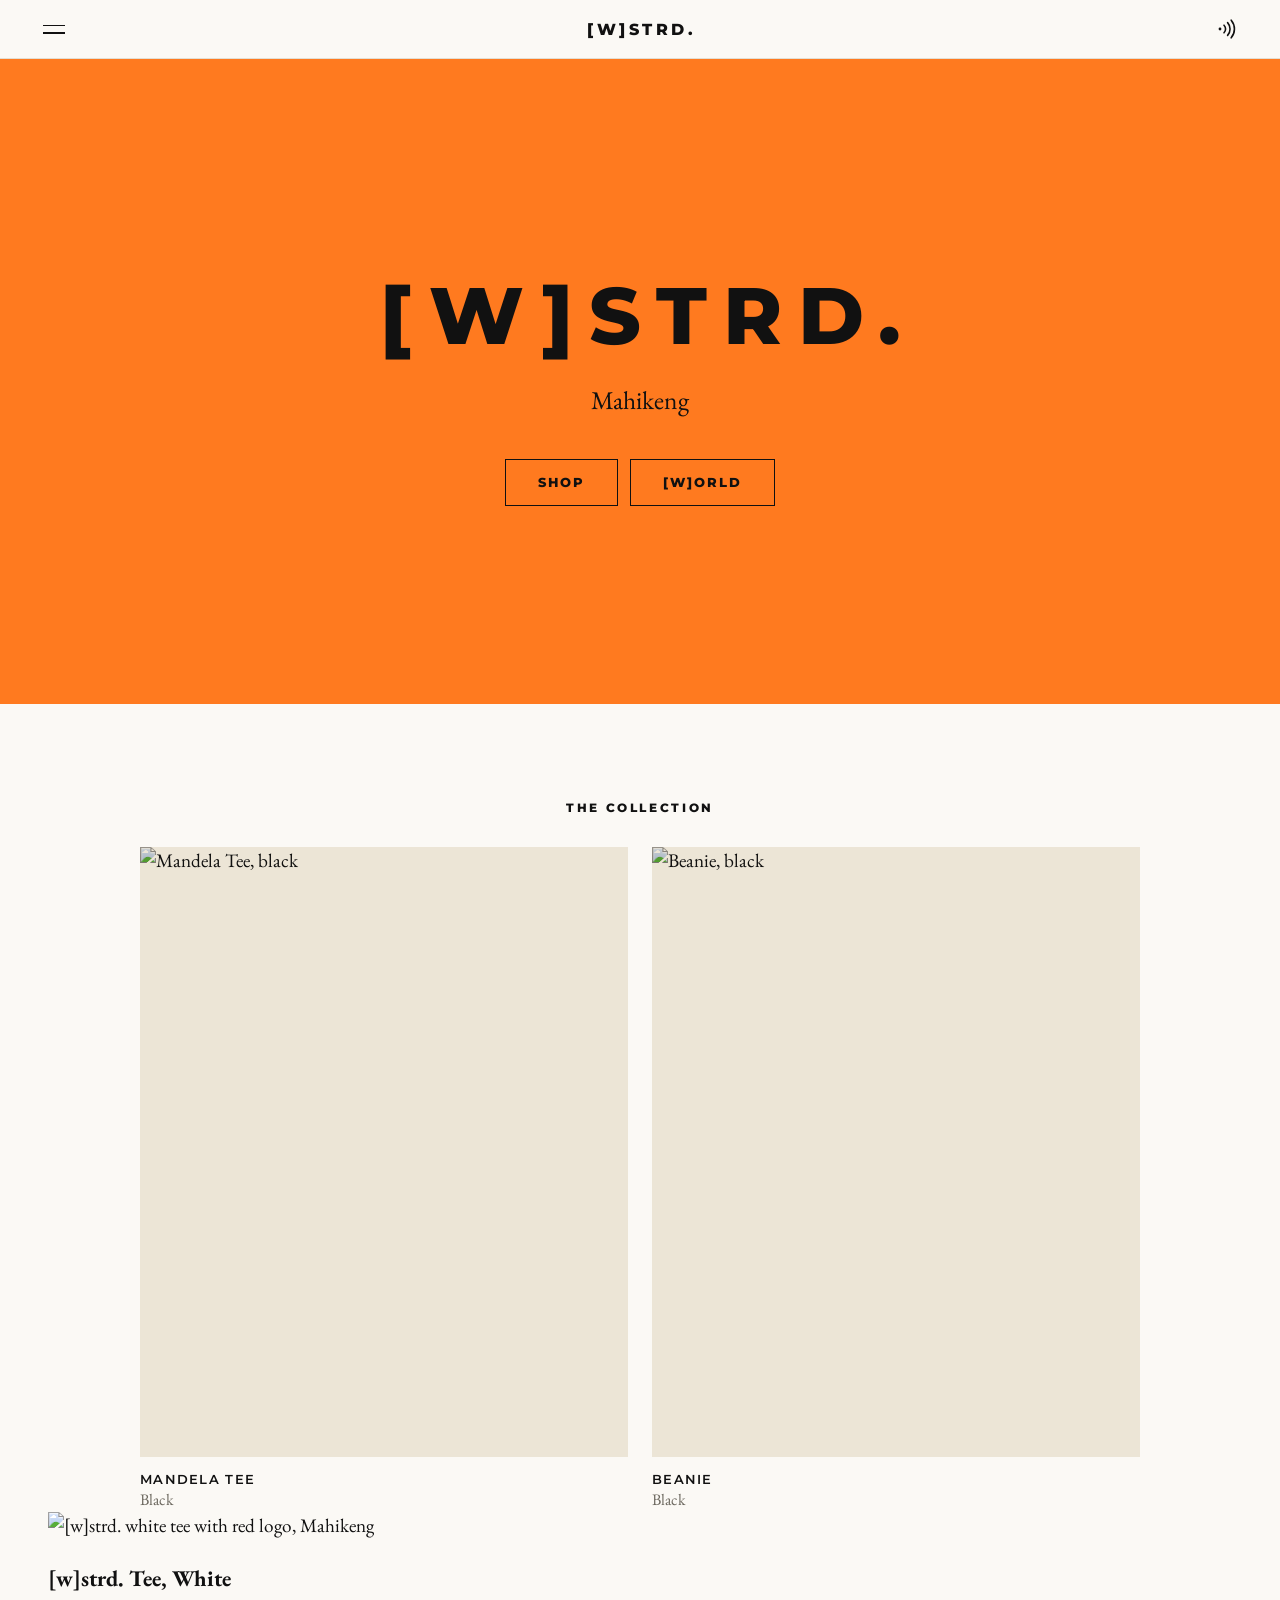
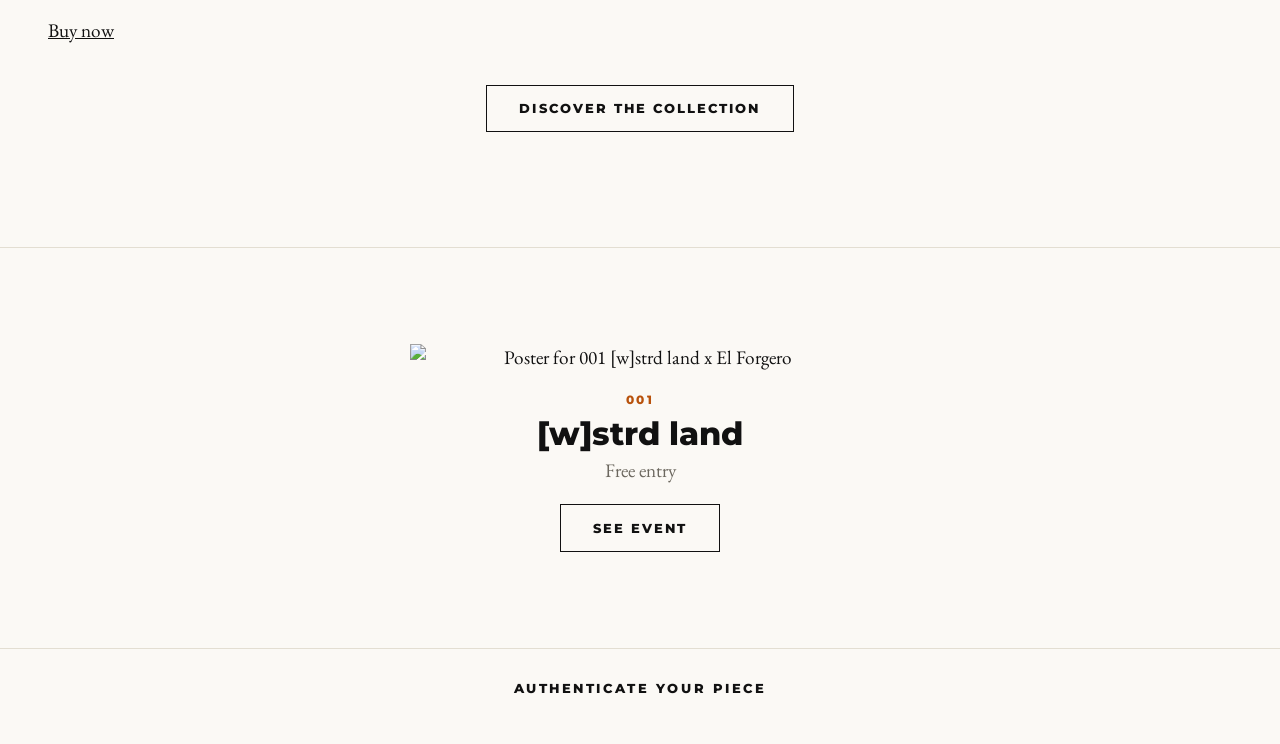
==== commit e07a7c14: "Update index.html" ====
--- a/index.html
+++ b/index.html
@@ -74,6 +74,11 @@
       <a class="card rv" href="shop.html"><div class="pic"><img src="img/tee-front.jpg" alt="Mandela Tee, black" loading="lazy"></div><h3>Mandela Tee</h3><p>Black</p></a>
       <a class="card rv" href="shop.html#beanie"><div class="pic"><img src="img/beanie.jpg" alt="Beanie, black" loading="lazy"></div><h3>Beanie</h3><p>Black</p></a>
     </div>
+    <div class="product">
+  <img src="images/wstrd-tee-white.jpg" alt="[w]strd. white tee with red logo, Mahikeng" style="max-width:100%;">
+  <h3>[w]strd. Tee, White</h3>
+  <a href="https://pay.yoco.com/wsterd">Buy now</a>
+</div>
     <p class="more rv"><a class="btn" href="shop.html">DISCOVER THE COLLECTION</a></p>
   </section>
 
